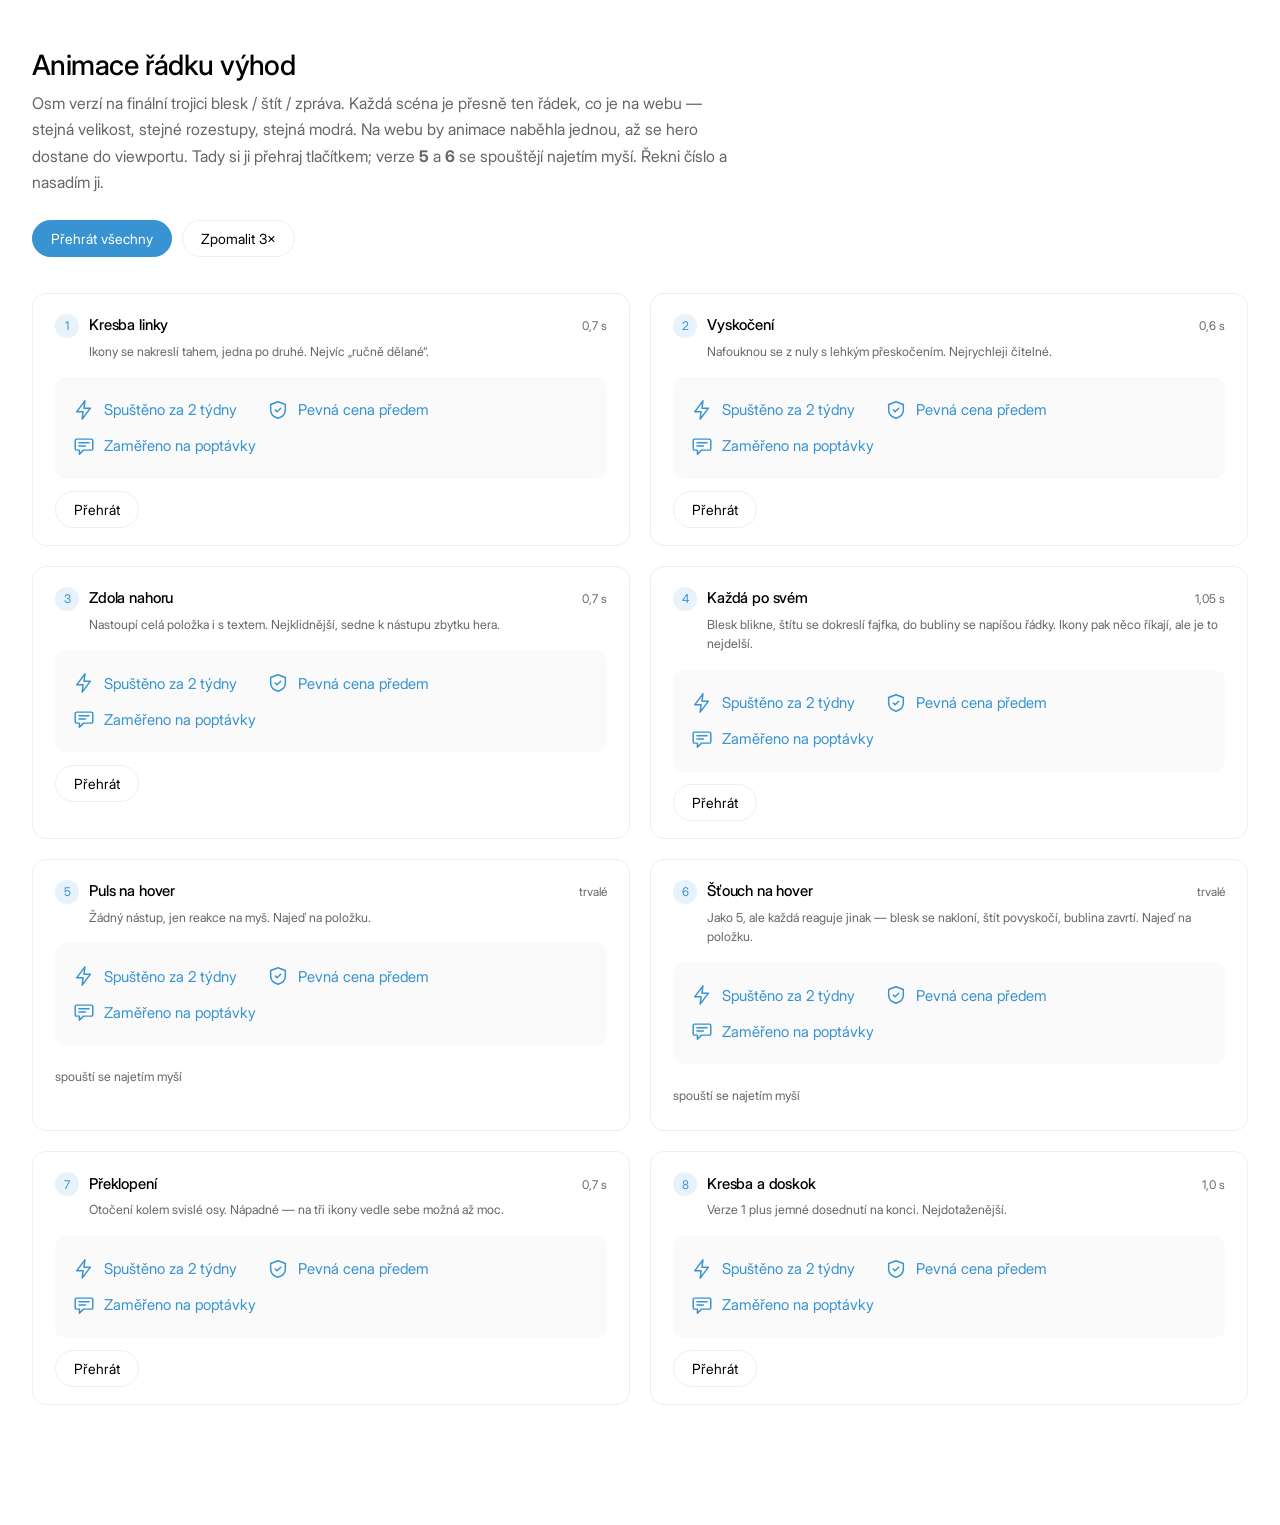
==== design-previews/animace.html @ c08be7f7 "Restrukturalizace projektu pro nasazení a SEO úprava názvů obrázků - assets/{css,js,images} standard" ====
<!DOCTYPE html>
<html lang="cs">
<head>
<meta charset="utf-8">
<meta name="viewport" content="width=device-width, initial-scale=1">
<title>Animace ikon — Profiweb</title>
<link rel="preconnect" href="https://fonts.googleapis.com">
<link rel="preconnect" href="https://fonts.gstatic.com" crossorigin>
<link href="https://fonts.googleapis.com/css2?family=Inter:opsz,wght@14..32,300;14..32,400;14..32,500&display=swap" rel="stylesheet">
<style>
  :root {
    --blue:#3793d1; --ink:#000; --muted:#66676c; --line:#efefef; --surface:#fafafa;
    --ease:cubic-bezier(.22,.61,.36,1); --back:cubic-bezier(.34,1.56,.64,1);
  }
  *,*::before,*::after { box-sizing:border-box; }
  body {
    margin:0; padding:48px 32px 120px; background:#fff; color:var(--ink);
    font-family:Inter,system-ui,sans-serif; font-variation-settings:"opsz" 32;
    -webkit-font-smoothing:antialiased;
  }
  h1 { font-size:28px; font-weight:500; letter-spacing:-.02em; margin:0 0 8px; }
  .lede { max-width:70ch; margin:0 0 24px; font-size:16px; line-height:1.65; color:var(--muted); }

  .bar { display:flex; gap:10px; margin:0 0 36px; }
  .btn {
    font:inherit; font-size:14px; cursor:pointer; padding:9px 18px; border-radius:22px;
    border:1px solid var(--line); background:#fff; color:var(--ink);
    transition:background .2s var(--ease), border-color .2s var(--ease);
  }
  .btn:hover { background:var(--surface); border-color:#e0e0e0; }
  .btn--primary { background:var(--blue); border-color:var(--blue); color:#fff; }
  .btn--primary:hover { background:#2f83bd; border-color:#2f83bd; }

  .grid { display:grid; grid-template-columns:repeat(auto-fit,minmax(430px,1fr)); gap:20px; }
  .v { border:1px solid var(--line); border-radius:14px; padding:20px 22px 16px; }
  .v__head { display:flex; align-items:baseline; gap:10px; }
  .v__no {
    display:grid; place-items:center; flex:none; width:24px; height:24px;
    font-size:12px; color:var(--blue); background:#e8f2fa; border-radius:50%;
  }
  .v__name { font-size:15px; font-weight:500; letter-spacing:-.01em; }
  .v__tag { margin-left:auto; font-size:12px; color:var(--muted); }
  .v__note { font-size:12.5px; color:var(--muted); line-height:1.55; margin:4px 0 0 34px; }

  .stage {
    margin:16px 0 12px; padding:22px 18px; background:var(--surface);
    border-radius:10px; min-height:76px; display:flex; align-items:center;
  }
  /* přesně ten řádek výhod, co je na webu — stejná velikost i rozestupy */
  .perks { display:flex; flex-wrap:wrap; gap:14px 30px; margin:0; padding:0; list-style:none; }
  .perks li { display:flex; align-items:center; gap:9px; font-size:15px; color:var(--blue); white-space:nowrap; }
  .perks svg {
    flex:none; width:22px; height:22px; fill:none; stroke:currentColor;
    stroke-width:1.6; stroke-linecap:round; stroke-linejoin:round;
  }
  .v footer { display:flex; align-items:center; gap:12px; min-height:38px; }
  .v footer .hint { font-size:12.5px; color:var(--muted); }

  /* pathLength="1" srovná všechny stopy na stejnou délku, takže jeden keyframe
     nakreslí blesk i bublinu stejně dlouho bez měření v JS */
  .perks path { stroke-dasharray:1; stroke-dashoffset:0; }
  @keyframes draw { from { stroke-dashoffset:1 } to { stroke-dashoffset:0 } }
  @keyframes pop { from { transform:scale(.4); opacity:0 } to { transform:scale(1); opacity:1 } }

  /* 1 — kresba linky */
  [data-v="1"].play path { animation:draw .5s var(--ease) both; }
  [data-v="1"].play li:nth-child(2) path { animation-delay:.11s }
  [data-v="1"].play li:nth-child(3) path { animation-delay:.22s }

  /* 2 — vyskočení */
  [data-v="2"].play svg { animation:pop .45s var(--back) both; }
  [data-v="2"].play li:nth-child(2) svg { animation-delay:.09s }
  [data-v="2"].play li:nth-child(3) svg { animation-delay:.18s }

  /* 3 — zdola nahoru, i s textem */
  @keyframes rise { from { transform:translateY(10px); opacity:0 } to { transform:none; opacity:1 } }
  [data-v="3"].play li { animation:rise .5s var(--ease) both; }
  [data-v="3"].play li:nth-child(2) { animation-delay:.08s }
  [data-v="3"].play li:nth-child(3) { animation-delay:.16s }

  /* 4 — každá po svém: blesk blikne, štítu se dokreslí fajfka, do bubliny se napíšou řádky */
  @keyframes flash {
    0% { transform:scale(.7); opacity:0 }
    45% { transform:scale(1.18); opacity:1 }
    72% { transform:scale(.96) }
    100% { transform:scale(1); opacity:1 }
  }
  [data-v="4"].play li:nth-child(1) svg { animation:flash .55s var(--back) both; }
  [data-v="4"].play li:nth-child(2) [data-p="0"] { animation:draw .45s var(--ease) both; animation-delay:.12s }
  [data-v="4"].play li:nth-child(2) [data-p="1"] { animation:draw .3s var(--ease) both; animation-delay:.5s }
  [data-v="4"].play li:nth-child(3) svg { animation:pop .4s var(--back) both; animation-delay:.28s }
  [data-v="4"].play li:nth-child(3) [data-p="1"] { animation:draw .22s linear both; animation-delay:.66s }
  [data-v="4"].play li:nth-child(3) [data-p="2"] { animation:draw .18s linear both; animation-delay:.86s }

  /* 5 — puls na hover */
  [data-v="5"] svg { transition:transform .28s var(--back); }
  [data-v="5"] li:hover svg { transform:scale(1.18); }

  /* 6 — šťouch na hover, každá jinak */
  [data-v="6"] svg { transition:transform .3s var(--back); }
  [data-v="6"] li:nth-child(1):hover svg { transform:rotate(-10deg) scale(1.1); }
  [data-v="6"] li:nth-child(2):hover svg { transform:translateY(-3px) scale(1.06); }
  @keyframes wiggle { 0%,100% { transform:none } 30% { transform:rotate(6deg) } 65% { transform:rotate(-5deg) } }
  [data-v="6"] li:nth-child(3):hover svg { animation:wiggle .45s var(--ease); }

  /* 7 — překlopení */
  @keyframes flip {
    from { transform:perspective(300px) rotateY(-88deg); opacity:0 }
    to { transform:perspective(300px) rotateY(0); opacity:1 }
  }
  [data-v="7"].play svg { animation:flip .5s var(--ease) both; }
  [data-v="7"].play li:nth-child(2) svg { animation-delay:.1s }
  [data-v="7"].play li:nth-child(3) svg { animation-delay:.2s }

  /* 8 — kresba a doskok */
  @keyframes settle { from { transform:scale(.93) } to { transform:scale(1) } }
  [data-v="8"].play path { animation:draw .45s var(--ease) both; }
  [data-v="8"].play svg { animation:settle .35s var(--back) both; animation-delay:.45s }
  [data-v="8"].play li:nth-child(2) path { animation-delay:.1s }
  [data-v="8"].play li:nth-child(2) svg { animation-delay:.55s }
  [data-v="8"].play li:nth-child(3) path { animation-delay:.2s }
  [data-v="8"].play li:nth-child(3) svg { animation-delay:.65s }

  @media (prefers-reduced-motion:reduce) {
    .perks li, .perks svg, .perks path { animation:none !important; transition:none !important; }
  }
</style>
</head>
<body>

<h1>Animace řádku výhod</h1>
<p class="lede">
  Osm verzí na finální trojici blesk / štít / zpráva. Každá scéna je přesně ten
  řádek, co je na webu — stejná velikost, stejné rozestupy, stejná modrá. Na
  webu by animace naběhla jednou, až se hero dostane do viewportu. Tady si ji
  přehraj tlačítkem; verze <strong>5</strong> a <strong>6</strong> se spouštějí
  najetím myší. Řekni číslo a nasadím ji.
</p>

<div class="bar">
  <button class="btn btn--primary" id="all">Přehrát všechny</button>
  <button class="btn" id="slow">Zpomalit 3×</button>
</div>

<div class="grid" id="grid"></div>

<script>
var LABELS = ["Spuštěno za 2 týdny", "Pevná cena předem", "Zaměřeno na poptávky"];

/* Cesty po jedné, aby šla animovat každá zvlášť — bez toho nejde odškrtnout
   štít až po jeho dokreslení ani napsat řádky v bublině po sobě. */
var ICONS = [
  ['M13 2 4 14h7l-1 8 9-12h-7z'],
  ['M12 3 4 6v6c0 5 3.4 7.6 8 9 4.6-1.4 8-4 8-9V6z', 'm9 12 2 2 4-4'],
  ['M4 4.5h16a1.6 1.6 0 0 1 1.6 1.6v8.8a1.6 1.6 0 0 1-1.6 1.6h-8.6L7 21v-4.5H4a1.6 1.6 0 0 1-1.6-1.6V6.1A1.6 1.6 0 0 1 4 4.5z',
   'M6.5 8.5h11', 'M6.5 12h7']
];

var VERSIONS = [
  { n:"Kresba linky", tag:"0,7 s", hover:false,
    note:"Ikony se nakreslí tahem, jedna po druhé. Nejvíc „ručně dělané“." },
  { n:"Vyskočení", tag:"0,6 s", hover:false,
    note:"Nafouknou se z nuly s lehkým přeskočením. Nejrychleji čitelné." },
  { n:"Zdola nahoru", tag:"0,7 s", hover:false,
    note:"Nastoupí celá položka i s textem. Nejklidnější, sedne k nástupu zbytku hera." },
  { n:"Každá po svém", tag:"1,05 s", hover:false,
    note:"Blesk blikne, štítu se dokreslí fajfka, do bubliny se napíšou řádky. Ikony pak něco říkají, ale je to nejdelší." },
  { n:"Puls na hover", tag:"trvalé", hover:true,
    note:"Žádný nástup, jen reakce na myš. Najeď na položku." },
  { n:"Šťouch na hover", tag:"trvalé", hover:true,
    note:"Jako 5, ale každá reaguje jinak — blesk se nakloní, štít povyskočí, bublina zavrtí. Najeď na položku." },
  { n:"Překlopení", tag:"0,7 s", hover:false,
    note:"Otočení kolem svislé osy. Nápadné — na tři ikony vedle sebe možná až moc." },
  { n:"Kresba a doskok", tag:"1,0 s", hover:false,
    note:"Verze 1 plus jemné dosednutí na konci. Nejdotaženější." }
];

function row() {
  return '<ul class="perks">' + LABELS.map(function (label, i) {
    return '<li><svg viewBox="0 0 24 24" aria-hidden="true">'
      + ICONS[i].map(function (d, p) {
          return '<path data-p="' + p + '" pathLength="1" d="' + d + '"/>';
        }).join('')
      + '</svg><span>' + label + '</span></li>';
  }).join('') + '</ul>';
}

document.getElementById('grid').innerHTML = VERSIONS.map(function (v, i) {
  return '<section class="v" data-v="' + (i + 1) + '">'
    + '<div class="v__head"><span class="v__no">' + (i + 1) + '</span>'
    + '<span class="v__name">' + v.n + '</span>'
    + '<span class="v__tag">' + v.tag + '</span></div>'
    + '<p class="v__note">' + v.note + '</p>'
    + '<div class="stage">' + row() + '</div>'
    + '<footer>'
    + (v.hover ? '<span class="hint">spouští se najetím myší</span>'
               : '<button class="btn" data-play>Přehrát</button>')
    + '</footer></section>';
}).join('');

/* Třídu je nutné sundat, vynutit reflow a nasadit zpět — jinak prohlížeč
   animaci nerestartuje, protože se hodnota vlastnosti nezměnila. */
function play(sec) {
  if (!sec.querySelector('[data-play]')) return;
  sec.classList.remove('play');
  void sec.offsetWidth;
  sec.classList.add('play');
}

document.addEventListener('click', function (e) {
  var b = e.target.closest('[data-play]');
  if (b) play(b.closest('.v'));
});

document.getElementById('all').addEventListener('click', function () {
  document.querySelectorAll('.v').forEach(play);
});

var slowStyle = document.createElement('style');
document.head.appendChild(slowStyle);
var slow = false;

document.getElementById('slow').addEventListener('click', function () {
  slow = !slow;
  slowStyle.textContent = slow
    ? '.v.play li,.v.play svg,.v.play path{animation-duration:1.5s!important}'
      + '[data-v="5"] svg,[data-v="6"] svg{transition-duration:.85s!important}'
      + '[data-v="6"] li:nth-child(3):hover svg{animation-duration:1.35s!important}'
    : '';
  this.textContent = slow ? 'Zpět na normální rychlost' : 'Zpomalit 3×';
  document.querySelectorAll('.v').forEach(play);
});

/* první průchod hned po načtení, ať je co vidět */
document.querySelectorAll('.v').forEach(play);
</script>

</body>
</html>
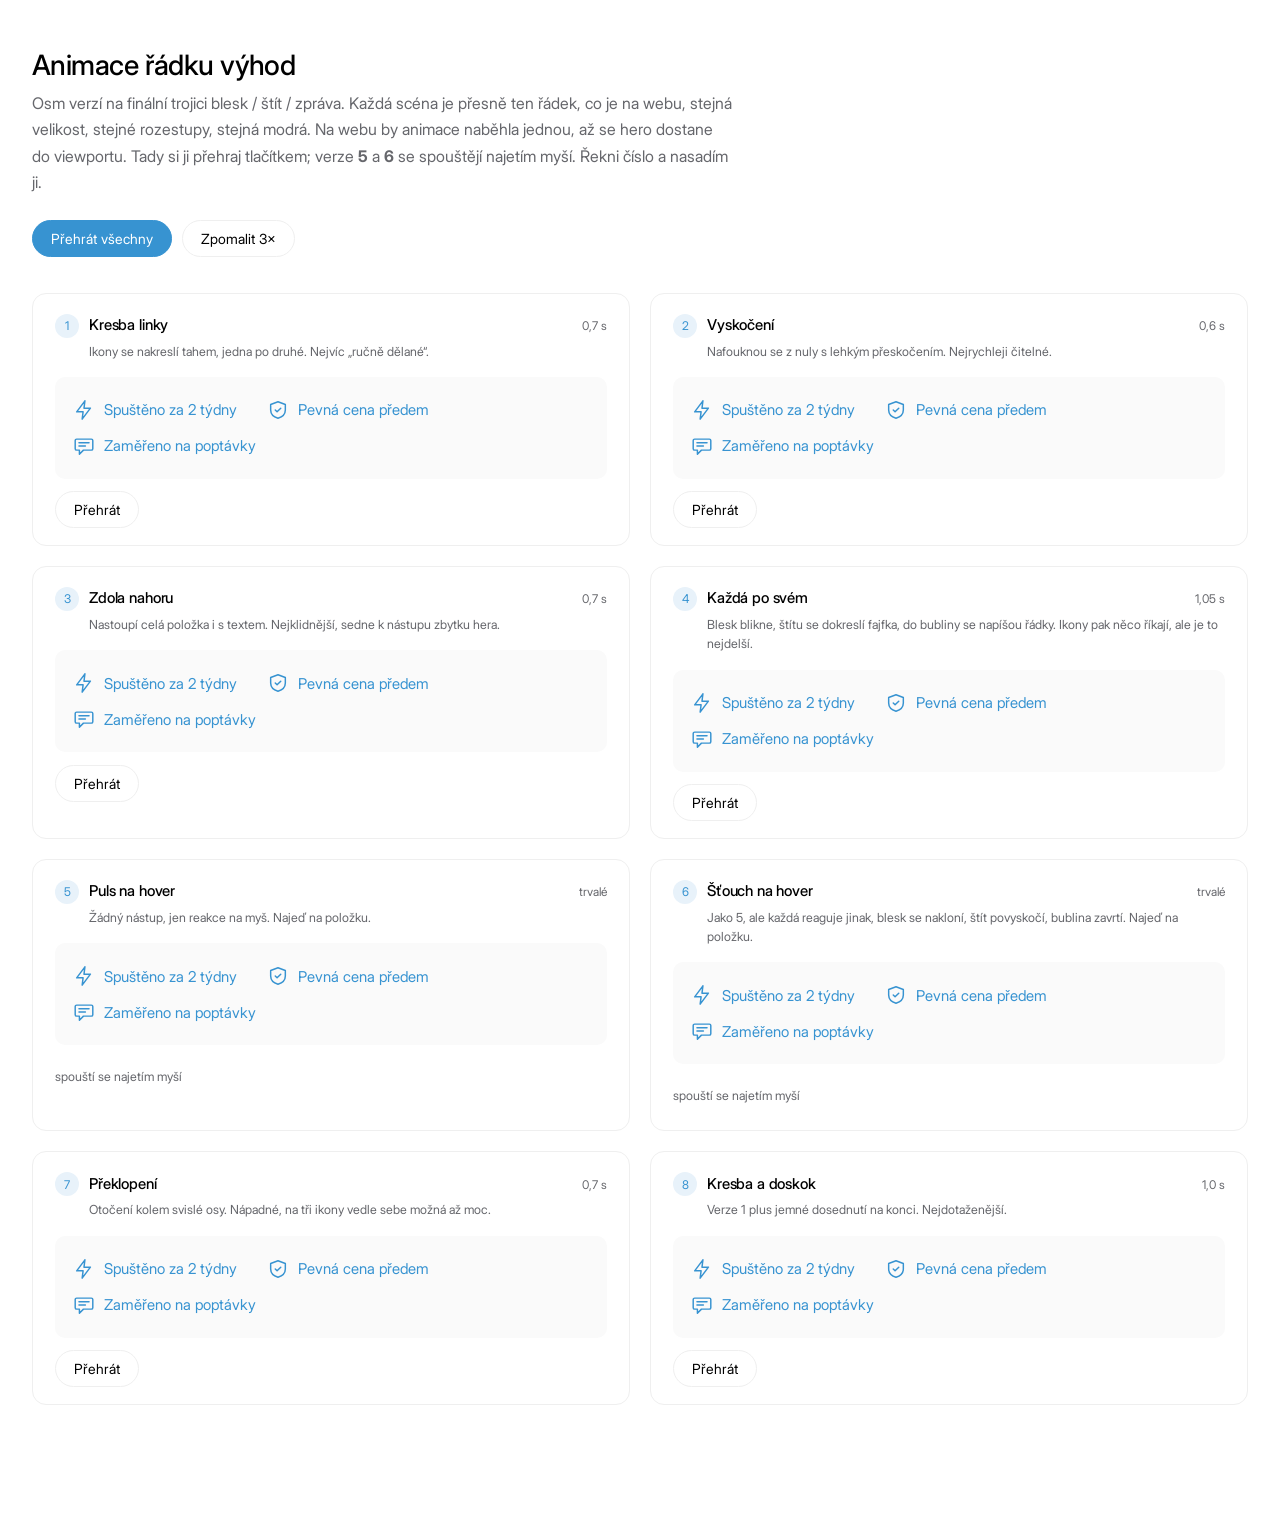
==== commit edb712f5: "Odstraneni em dash z textu, upravy hlavicky a laptop mockupu v hero Nahrazeni em dash pomlcek carkam" ====
--- a/design-previews/animace.html
+++ b/design-previews/animace.html
@@ -3,7 +3,7 @@
 <head>
 <meta charset="utf-8">
 <meta name="viewport" content="width=device-width, initial-scale=1">
-<title>Animace ikon — Profiweb</title>
+<title>Animace ikon - Profiweb</title>
 <link rel="preconnect" href="https://fonts.googleapis.com">
 <link rel="preconnect" href="https://fonts.gstatic.com" crossorigin>
 <link href="https://fonts.googleapis.com/css2?family=Inter:opsz,wght@14..32,300;14..32,400;14..32,500&display=swap" rel="stylesheet">
@@ -46,7 +46,7 @@
     margin:16px 0 12px; padding:22px 18px; background:var(--surface);
     border-radius:10px; min-height:76px; display:flex; align-items:center;
   }
-  /* přesně ten řádek výhod, co je na webu — stejná velikost i rozestupy */
+  /* přesně ten řádek výhod, co je na webu, stejná velikost i rozestupy */
   .perks { display:flex; flex-wrap:wrap; gap:14px 30px; margin:0; padding:0; list-style:none; }
   .perks li { display:flex; align-items:center; gap:9px; font-size:15px; color:var(--blue); white-space:nowrap; }
   .perks svg {
@@ -62,23 +62,23 @@
   @keyframes draw { from { stroke-dashoffset:1 } to { stroke-dashoffset:0 } }
   @keyframes pop { from { transform:scale(.4); opacity:0 } to { transform:scale(1); opacity:1 } }
 
-  /* 1 — kresba linky */
+  /* 1 - kresba linky */
   [data-v="1"].play path { animation:draw .5s var(--ease) both; }
   [data-v="1"].play li:nth-child(2) path { animation-delay:.11s }
   [data-v="1"].play li:nth-child(3) path { animation-delay:.22s }
 
-  /* 2 — vyskočení */
+  /* 2 - vyskočení */
   [data-v="2"].play svg { animation:pop .45s var(--back) both; }
   [data-v="2"].play li:nth-child(2) svg { animation-delay:.09s }
   [data-v="2"].play li:nth-child(3) svg { animation-delay:.18s }
 
-  /* 3 — zdola nahoru, i s textem */
+  /* 3 - zdola nahoru, i s textem */
   @keyframes rise { from { transform:translateY(10px); opacity:0 } to { transform:none; opacity:1 } }
   [data-v="3"].play li { animation:rise .5s var(--ease) both; }
   [data-v="3"].play li:nth-child(2) { animation-delay:.08s }
   [data-v="3"].play li:nth-child(3) { animation-delay:.16s }
 
-  /* 4 — každá po svém: blesk blikne, štítu se dokreslí fajfka, do bubliny se napíšou řádky */
+  /* 4 - každá po svém: blesk blikne, štítu se dokreslí fajfka, do bubliny se napíšou řádky */
   @keyframes flash {
     0% { transform:scale(.7); opacity:0 }
     45% { transform:scale(1.18); opacity:1 }
@@ -92,18 +92,18 @@
   [data-v="4"].play li:nth-child(3) [data-p="1"] { animation:draw .22s linear both; animation-delay:.66s }
   [data-v="4"].play li:nth-child(3) [data-p="2"] { animation:draw .18s linear both; animation-delay:.86s }
 
-  /* 5 — puls na hover */
+  /* 5 - puls na hover */
   [data-v="5"] svg { transition:transform .28s var(--back); }
   [data-v="5"] li:hover svg { transform:scale(1.18); }
 
-  /* 6 — šťouch na hover, každá jinak */
+  /* 6 - šťouch na hover, každá jinak */
   [data-v="6"] svg { transition:transform .3s var(--back); }
   [data-v="6"] li:nth-child(1):hover svg { transform:rotate(-10deg) scale(1.1); }
   [data-v="6"] li:nth-child(2):hover svg { transform:translateY(-3px) scale(1.06); }
   @keyframes wiggle { 0%,100% { transform:none } 30% { transform:rotate(6deg) } 65% { transform:rotate(-5deg) } }
   [data-v="6"] li:nth-child(3):hover svg { animation:wiggle .45s var(--ease); }
 
-  /* 7 — překlopení */
+  /* 7 - překlopení */
   @keyframes flip {
     from { transform:perspective(300px) rotateY(-88deg); opacity:0 }
     to { transform:perspective(300px) rotateY(0); opacity:1 }
@@ -112,7 +112,7 @@
   [data-v="7"].play li:nth-child(2) svg { animation-delay:.1s }
   [data-v="7"].play li:nth-child(3) svg { animation-delay:.2s }
 
-  /* 8 — kresba a doskok */
+  /* 8 - kresba a doskok */
   @keyframes settle { from { transform:scale(.93) } to { transform:scale(1) } }
   [data-v="8"].play path { animation:draw .45s var(--ease) both; }
   [data-v="8"].play svg { animation:settle .35s var(--back) both; animation-delay:.45s }
@@ -131,7 +131,7 @@
 <h1>Animace řádku výhod</h1>
 <p class="lede">
   Osm verzí na finální trojici blesk / štít / zpráva. Každá scéna je přesně ten
-  řádek, co je na webu — stejná velikost, stejné rozestupy, stejná modrá. Na
+  řádek, co je na webu, stejná velikost, stejné rozestupy, stejná modrá. Na
   webu by animace naběhla jednou, až se hero dostane do viewportu. Tady si ji
   přehraj tlačítkem; verze <strong>5</strong> a <strong>6</strong> se spouštějí
   najetím myší. Řekni číslo a nasadím ji.
@@ -147,7 +147,7 @@
 <script>
 var LABELS = ["Spuštěno za 2 týdny", "Pevná cena předem", "Zaměřeno na poptávky"];
 
-/* Cesty po jedné, aby šla animovat každá zvlášť — bez toho nejde odškrtnout
+/* Cesty po jedné, aby šla animovat každá zvlášť, bez toho nejde odškrtnout
    štít až po jeho dokreslení ani napsat řádky v bublině po sobě. */
 var ICONS = [
   ['M13 2 4 14h7l-1 8 9-12h-7z'],
@@ -168,9 +168,9 @@
   { n:"Puls na hover", tag:"trvalé", hover:true,
     note:"Žádný nástup, jen reakce na myš. Najeď na položku." },
   { n:"Šťouch na hover", tag:"trvalé", hover:true,
-    note:"Jako 5, ale každá reaguje jinak — blesk se nakloní, štít povyskočí, bublina zavrtí. Najeď na položku." },
+    note:"Jako 5, ale každá reaguje jinak, blesk se nakloní, štít povyskočí, bublina zavrtí. Najeď na položku." },
   { n:"Překlopení", tag:"0,7 s", hover:false,
-    note:"Otočení kolem svislé osy. Nápadné — na tři ikony vedle sebe možná až moc." },
+    note:"Otočení kolem svislé osy. Nápadné, na tři ikony vedle sebe možná až moc." },
   { n:"Kresba a doskok", tag:"1,0 s", hover:false,
     note:"Verze 1 plus jemné dosednutí na konci. Nejdotaženější." }
 ];
@@ -198,7 +198,7 @@
     + '</footer></section>';
 }).join('');
 
-/* Třídu je nutné sundat, vynutit reflow a nasadit zpět — jinak prohlížeč
+/* Třídu je nutné sundat, vynutit reflow a nasadit zpět, jinak prohlížeč
    animaci nerestartuje, protože se hodnota vlastnosti nezměnila. */
 function play(sec) {
   if (!sec.querySelector('[data-play]')) return;
